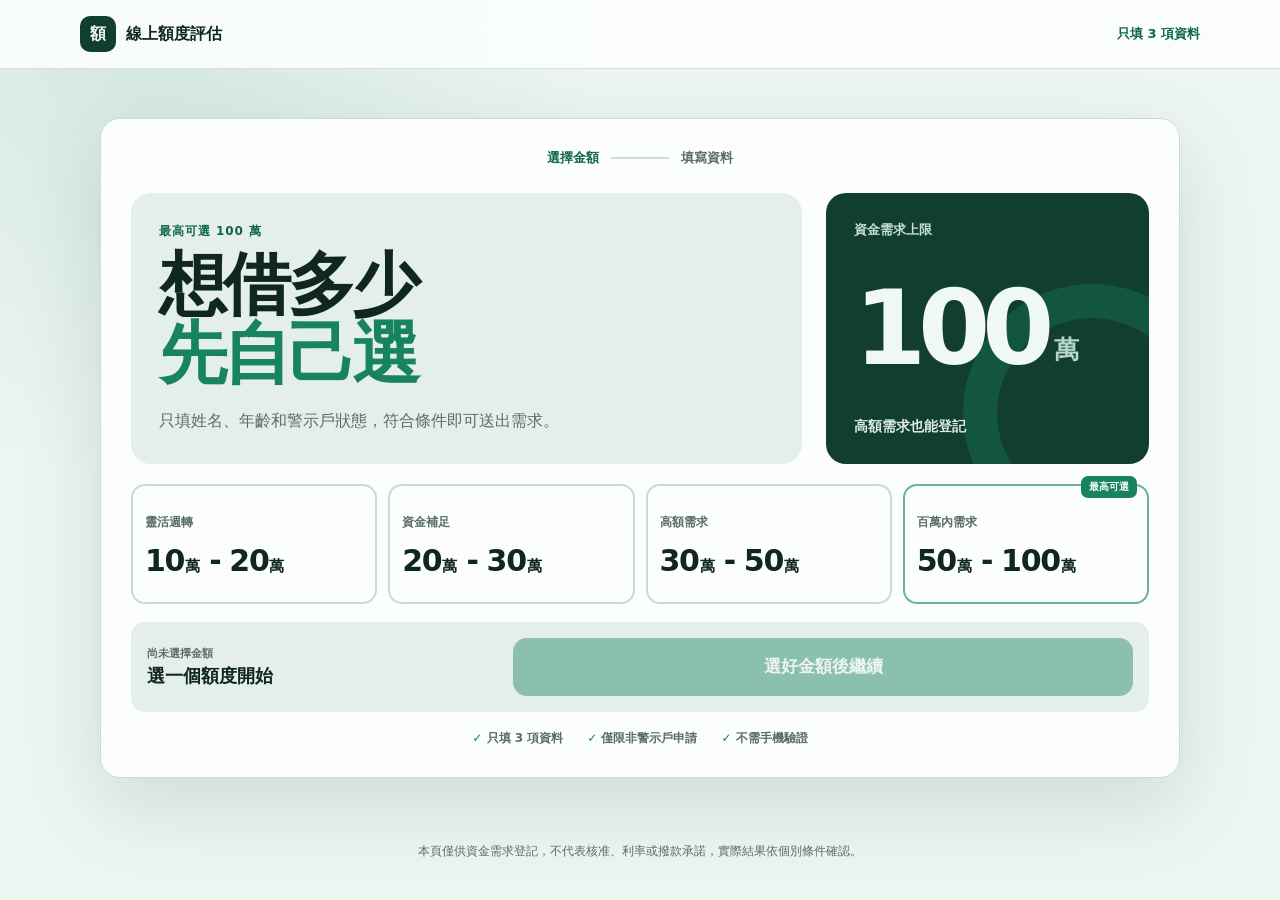
==== index.html @ d37767d4 "Create copy9 landing collection with isolated repository pixels" ====
<!doctype html>
<html lang="zh-Hant">
<head>
  <script src="repo-pixels.js?v=20261010-1"></script>
  <meta charset="utf-8">
  <meta name="viewport" content="width=device-width, initial-scale=1, viewport-fit=cover">
  <meta name="description" content="最高可選 100 萬，只填三項基本資料即可送出資金需求。">
  <meta name="theme-color" content="#edf6f1">
  <title>選好金額，立即送出資金需求</title>
  <link rel="stylesheet" href="styles.css?v=2026072801">
  <script src="app.js?v=repo-fb-20261010-1" defer></script>
</head>
<body data-page="amount">
  <header class="site-header">
    <div class="header-inner">
      <a class="wordmark" href="index.html" aria-label="返回金額選擇頁">
        <span class="wordmark-mark" aria-hidden="true">額</span>
        <span>線上額度評估</span>
      </a>
      <span class="header-note">只填 3 項資料</span>
    </div>
  </header>

  <main class="amount-main">
    <section class="amount-shell" aria-labelledby="amount-title">
      <div class="flow-nav" aria-label="申請流程">
        <span class="flow-item current">選擇金額</span>
        <span class="flow-line" aria-hidden="true"></span>
        <span class="flow-item">填寫資料</span>
      </div>

      <div class="amount-hero">
        <div class="amount-intro">
          <p class="eyebrow">最高可選 100 萬</p>
          <h1 id="amount-title">想借多少<br><strong>先自己選</strong></h1>
          <p>只填姓名、年齡和警示戶狀態，符合條件即可送出需求。</p>
        </div>
        <div class="limit-visual" aria-label="最高資金需求一百萬">
          <span>資金需求上限</span>
          <div><strong>100</strong><b>萬</b></div>
          <p>高額需求也能登記</p>
        </div>
      </div>

      <div class="amount-grid" id="amount-options" aria-label="選擇需求金額">
        <button class="amount-option" type="button" data-amount="10萬-20萬" aria-pressed="false">
          <small>靈活週轉</small>
          <span class="amount-number">10<span>萬</span> - 20<span>萬</span></span>
        </button>
        <button class="amount-option" type="button" data-amount="20萬-30萬" aria-pressed="false">
          <small>資金補足</small>
          <span class="amount-number">20<span>萬</span> - 30<span>萬</span></span>
        </button>
        <button class="amount-option" type="button" data-amount="30萬-50萬" aria-pressed="false">
          <small>高額需求</small>
          <span class="amount-number">30<span>萬</span> - 50<span>萬</span></span>
        </button>
        <button class="amount-option featured" type="button" data-amount="50萬-100萬" aria-pressed="false">
          <span class="featured-label">最高可選</span>
          <small>百萬內需求</small>
          <span class="amount-number">50<span>萬</span> - 100<span>萬</span></span>
        </button>
      </div>

      <div class="selection-bar">
        <div class="selection-message" id="selection-message" aria-live="polite">
          <span>尚未選擇金額</span>
          <strong>選一個額度開始</strong>
        </div>
        <button class="primary-button amount-continue" id="amount-continue" type="button" disabled>
          選好金額後繼續
        </button>
      </div>

      <div class="trust-list" aria-label="申請說明">
        <span><b aria-hidden="true">✓</b> 只填 3 項資料</span>
        <span><b aria-hidden="true">✓</b> 僅限非警示戶申請</span>
        <span><b aria-hidden="true">✓</b> 不需手機驗證</span>
      </div>
    </section>
  </main>

  <footer class="site-footer">
    <p>本頁僅供資金需求登記，不代表核准、利率或撥款承諾，實際結果依個別條件確認。</p>
  </footer>

  <noscript>請開啟 JavaScript 後使用線上申請功能。</noscript>
</body>
</html>
---- styles.css ----
:root {
  color-scheme: light dark;
  --bg: #edf5f1;
  --surface: #fbfefc;
  --surface-soft: #e4efe9;
  --text: #10271f;
  --text-soft: #596d65;
  --line: #cadbd2;
  --accent: #18845f;
  --accent-strong: #0f6748;
  --accent-soft: #d8eee3;
  --accent-ink: #113e30;
  --danger: #a7352b;
  --shadow: 0 28px 80px rgba(25, 74, 56, 0.14);
  --radius-card: 20px;
  --radius-control: 14px;
  --font-sans: "PingFang TC", "Microsoft JhengHei", "Noto Sans TC", system-ui, sans-serif;
}

* { box-sizing: border-box; }
html { background: var(--bg); }

body {
  margin: 0;
  min-width: 320px;
  min-height: 100dvh;
  overflow-x: hidden;
  background:
    radial-gradient(circle at 12% 4%, color-mix(in srgb, var(--accent) 12%, transparent), transparent 28rem),
    var(--bg);
  color: var(--text);
  font-family: var(--font-sans);
  -webkit-font-smoothing: antialiased;
}

button,
input { font: inherit; }

a { color: inherit; }

button,
a { -webkit-tap-highlight-color: transparent; }

.site-header {
  border-bottom: 1px solid color-mix(in srgb, var(--line) 80%, transparent);
  background: color-mix(in srgb, var(--surface) 90%, transparent);
  backdrop-filter: blur(16px);
}

.header-inner {
  width: min(1120px, calc(100% - 36px));
  min-height: 68px;
  margin: 0 auto;
  display: flex;
  align-items: center;
  justify-content: space-between;
  gap: 20px;
}

.wordmark {
  display: inline-flex;
  align-items: center;
  gap: 10px;
  color: var(--text);
  font-size: 16px;
  font-weight: 900;
  text-decoration: none;
}

.wordmark-mark {
  width: 36px;
  height: 36px;
  border-radius: 10px;
  display: grid;
  place-items: center;
  background: var(--accent-ink);
  color: #f5fbf8;
  font-weight: 900;
}

.header-note {
  color: var(--accent-strong);
  font-size: 13px;
  font-weight: 900;
}

.amount-main,
.apply-main {
  width: 100%;
  min-height: calc(100dvh - 128px);
}

.amount-main {
  display: grid;
  place-items: center;
  padding: 34px 18px 48px;
}

.amount-shell,
.apply-shell {
  width: min(100%, 1080px);
  margin: 0 auto;
}

.amount-shell {
  padding: 30px;
  border: 1px solid var(--line);
  border-radius: var(--radius-card);
  background: var(--surface);
  box-shadow: var(--shadow);
}

.flow-nav {
  display: flex;
  align-items: center;
  justify-content: center;
  gap: 12px;
  margin-bottom: 26px;
  color: var(--text-soft);
  font-size: 13px;
  font-weight: 900;
}

.flow-item { text-decoration: none; }
.flow-item.current,
.flow-item.done { color: var(--accent-strong); }
.flow-line { width: 58px; height: 2px; background: var(--line); }
.flow-line.active { background: var(--accent); }

.amount-hero {
  display: grid;
  grid-template-columns: minmax(0, 1.35fr) minmax(260px, 0.65fr);
  gap: 24px;
  align-items: stretch;
}

.amount-intro {
  min-height: 270px;
  padding: 30px 28px;
  display: flex;
  flex-direction: column;
  justify-content: center;
  border-radius: var(--radius-card);
  background: var(--surface-soft);
}

.eyebrow,
.form-kicker,
.success-kicker {
  margin: 0 0 10px;
  color: var(--accent-strong);
  font-size: 12px;
  font-weight: 900;
  letter-spacing: 0.08em;
}

.amount-intro h1 {
  max-width: 600px;
  margin: 0;
  font-size: clamp(42px, 6vw, 68px);
  line-height: 1.02;
  letter-spacing: -0.055em;
}

.amount-intro h1 strong {
  color: var(--accent);
  font-weight: 900;
}

.amount-intro > p:last-child {
  max-width: 480px;
  margin: 18px 0 0;
  color: var(--text-soft);
  font-size: 16px;
  line-height: 1.7;
}

.limit-visual {
  position: relative;
  min-height: 270px;
  overflow: hidden;
  padding: 28px;
  border-radius: var(--radius-card);
  display: flex;
  flex-direction: column;
  justify-content: space-between;
  background: var(--accent-ink);
  color: #eff8f3;
}

.limit-visual::after {
  content: "";
  position: absolute;
  width: 190px;
  height: 190px;
  right: -72px;
  bottom: -78px;
  border: 34px solid color-mix(in srgb, var(--accent) 70%, transparent);
  border-radius: 50%;
  opacity: 0.5;
  pointer-events: none;
}

.limit-visual > span {
  color: #c7ded4;
  font-size: 13px;
  font-weight: 800;
}

.limit-visual > div {
  position: relative;
  display: flex;
  align-items: flex-end;
  gap: 8px;
  z-index: 1;
}

.limit-visual strong {
  font-size: clamp(68px, 9vw, 104px);
  line-height: 0.82;
  letter-spacing: -0.08em;
}

.limit-visual b {
  padding-bottom: 5px;
  color: #b6d6c8;
  font-size: 25px;
}

.limit-visual p {
  position: relative;
  z-index: 1;
  margin: 0;
  color: #dcebe4;
  font-size: 14px;
  font-weight: 800;
}

.amount-grid {
  display: grid;
  grid-template-columns: repeat(4, minmax(0, 1fr));
  gap: 11px;
  margin-top: 20px;
}

.amount-option {
  position: relative;
  min-height: 120px;
  padding: 20px 12px 16px;
  border: 2px solid var(--line);
  border-radius: var(--radius-control);
  background: var(--surface);
  color: var(--text);
  cursor: pointer;
  text-align: left;
  transition: transform 180ms ease, border-color 180ms ease, background-color 180ms ease, color 180ms ease, box-shadow 180ms ease;
}

.amount-option:hover {
  border-color: var(--accent);
  transform: translateY(-3px);
}

.amount-option:active { transform: scale(0.98); }

.amount-option.selected {
  border-color: var(--accent-ink);
  background: var(--accent-ink);
  color: #f1faf5;
  box-shadow: 0 14px 30px rgba(17, 62, 48, 0.22);
}

.amount-option small {
  display: block;
  margin-bottom: 12px;
  color: var(--text-soft);
  font-size: 12px;
  font-weight: 800;
}

.amount-option.selected small { color: #c8ded4; }

.amount-number {
  display: block;
  font-size: clamp(22px, 2.4vw, 30px);
  font-weight: 900;
  font-variant-numeric: tabular-nums;
  letter-spacing: -0.045em;
  white-space: nowrap;
}

.amount-number span {
  margin-left: 1px;
  font-size: 0.5em;
  letter-spacing: 0;
}

.featured { border-color: color-mix(in srgb, var(--accent) 50%, var(--line)); }

.featured-label {
  position: absolute;
  top: -10px;
  right: 10px;
  padding: 4px 8px;
  border-radius: 7px;
  background: var(--accent);
  color: #f7fcf9;
  font-size: 10px;
  font-weight: 900;
}

.amount-option.selected .featured-label {
  background: #edf7f2;
  color: var(--accent-ink);
}

.selection-bar {
  margin-top: 18px;
  padding: 16px;
  border-radius: var(--radius-control);
  display: grid;
  grid-template-columns: minmax(200px, 0.72fr) minmax(300px, 1.28fr);
  gap: 18px;
  align-items: center;
  background: var(--surface-soft);
}

.selection-message {
  min-height: 48px;
  display: flex;
  flex-direction: column;
  justify-content: center;
}

.selection-message span {
  color: var(--text-soft);
  font-size: 11px;
  font-weight: 800;
}

.selection-message strong {
  margin-top: 3px;
  color: var(--text);
  font-size: 18px;
  font-weight: 900;
}

.selection-message.ready strong { color: var(--accent-strong); }

.primary-button,
.line-button {
  min-height: 58px;
  padding: 10px 20px;
  border: 0;
  border-radius: var(--radius-control);
  display: inline-flex;
  align-items: center;
  justify-content: center;
  background: var(--accent);
  color: #f8fcfa;
  text-decoration: none;
  font-weight: 900;
  cursor: pointer;
  box-shadow: 0 12px 26px rgba(24, 132, 95, 0.24);
  transition: background-color 160ms ease, transform 160ms ease, opacity 160ms ease;
}

.primary-button:hover:not(:disabled),
.line-button:hover { background: var(--accent-strong); }

.primary-button:active:not(:disabled),
.line-button:active { transform: scale(0.985); }

.primary-button:disabled {
  cursor: not-allowed;
  opacity: 0.44;
  box-shadow: none;
}

.amount-continue {
  width: 100%;
  font-size: 17px;
  white-space: nowrap;
}

.amount-option:focus-visible,
.primary-button:focus-visible,
.line-button:focus-visible,
.restart-link:focus-visible,
input:focus-visible,
.warning-option:has(input:focus-visible) {
  outline: 3px solid color-mix(in srgb, var(--accent) 34%, transparent);
  outline-offset: 3px;
}

.trust-list {
  margin-top: 18px;
  display: flex;
  justify-content: center;
  flex-wrap: wrap;
  gap: 10px 24px;
  color: var(--text-soft);
  font-size: 12px;
  font-weight: 800;
}

.trust-list b { color: var(--accent); }

.apply-main { padding: 34px 18px 48px; }
.apply-shell { max-width: 940px; }
.apply-shell > .flow-nav { margin-bottom: 22px; }

.apply-layout {
  display: grid;
  grid-template-columns: minmax(250px, 0.72fr) minmax(0, 1.4fr);
  gap: 20px;
  align-items: start;
}

.amount-summary,
.form-panel,
.success-panel {
  border: 1px solid var(--line);
  border-radius: var(--radius-card);
  background: var(--surface);
  box-shadow: var(--shadow);
}

.amount-summary {
  position: sticky;
  top: 24px;
  overflow: hidden;
  padding: 28px;
}

.amount-summary::before {
  content: "";
  position: absolute;
  width: 120px;
  height: 120px;
  right: -54px;
  top: -58px;
  border-radius: 50%;
  background: var(--accent-soft);
}

.amount-summary > span,
.success-amount span {
  position: relative;
  color: var(--text-soft);
  font-size: 13px;
  font-weight: 800;
}

.amount-summary > strong,
.success-amount strong {
  position: relative;
  display: block;
  margin: 8px 0 12px;
  color: var(--accent-strong);
  font-size: clamp(33px, 4vw, 46px);
  line-height: 1.08;
  font-variant-numeric: tabular-nums;
  letter-spacing: -0.05em;
}

.amount-summary > a {
  position: relative;
  color: var(--accent-strong);
  font-size: 13px;
  font-weight: 900;
}

.summary-note {
  margin-top: 28px;
  padding: 18px;
  border-radius: var(--radius-control);
  background: var(--surface-soft);
}

.summary-note b { font-size: 14px; }
.summary-note p {
  margin: 5px 0 0;
  color: var(--text-soft);
  font-size: 12px;
  line-height: 1.6;
}

.form-panel { padding: 34px; }
.form-kicker { margin-bottom: 8px; }

.form-heading h1 {
  margin: 0;
  font-size: clamp(31px, 4vw, 43px);
  line-height: 1.08;
  letter-spacing: -0.04em;
}

.form-heading > p:last-child {
  margin: 10px 0 28px;
  color: var(--text-soft);
  line-height: 1.7;
}

.field-grid {
  display: grid;
  grid-template-columns: repeat(2, minmax(0, 1fr));
  gap: 18px;
}

.field label,
.warning-fieldset legend {
  display: block;
  margin-bottom: 8px;
  color: var(--text);
  font-size: 14px;
  font-weight: 900;
}

.field input {
  width: 100%;
  height: 54px;
  padding: 0 14px;
  border: 1px solid var(--line);
  border-radius: var(--radius-control);
  background: var(--surface);
  color: var(--text);
}

.field input::placeholder {
  color: color-mix(in srgb, var(--text-soft) 82%, transparent);
}

.field input.invalid { border-color: var(--danger); }

.age-rule {
  margin: 8px 0 0;
  display: flex;
  flex-wrap: wrap;
  gap: 6px;
}

.age-rule span {
  padding: 6px 10px;
  display: inline-flex;
  align-items: center;
  border-radius: 999px;
  font-size: 12px;
  font-weight: 850;
  line-height: 1.2;
}

.age-eligible {
  color: #08745f;
  background: #e6f8f1;
  border: 1px solid #bce9d9;
}

.age-ineligible {
  color: #a23b2c;
  background: #fff0ed;
  border: 1px solid #f2c7be;
}

.field-error {
  min-height: 18px;
  margin: 5px 0 0;
  color: var(--danger);
  font-size: 12px;
  line-height: 1.35;
}

.warning-fieldset {
  margin: 10px 0 0;
  padding: 0;
  border: 0;
}

.warning-options {
  display: grid;
  grid-template-columns: repeat(2, minmax(0, 1fr));
  gap: 12px;
}

.warning-option { cursor: pointer; }

.warning-option input {
  position: absolute;
  opacity: 0;
  pointer-events: none;
}

.warning-option > span {
  min-height: 78px;
  padding: 14px;
  border: 2px solid var(--line);
  border-radius: var(--radius-control);
  display: flex;
  flex-direction: column;
  justify-content: center;
  background: var(--surface);
  transition: border-color 160ms ease, background-color 160ms ease, transform 160ms ease;
}

.warning-option:hover > span { border-color: var(--accent); }
.warning-option:active > span { transform: scale(0.985); }

.warning-option input:checked + span {
  border-color: var(--accent);
  background: var(--accent-soft);
}

.warning-option b {
  color: var(--text);
  font-size: 18px;
}

.warning-option small {
  margin-top: 4px;
  color: var(--text-soft);
}

.warning-help {
  margin: 9px 0 0;
  color: var(--accent-strong);
  font-size: 12px;
  font-weight: 900;
}

.warning-help.is-rejected {
  color: #b42318;
}

.privacy-note {
  margin-top: 18px;
  padding: 14px;
  border-radius: var(--radius-control);
  background: var(--surface-soft);
  color: var(--text-soft);
  font-size: 12px;
  line-height: 1.7;
}

.form-status {
  min-height: 22px;
  margin: 12px 0 4px;
  color: var(--danger);
  text-align: center;
  font-size: 13px;
  font-weight: 800;
}

.submit-button {
  width: 100%;
  font-size: 17px;
  white-space: nowrap;
}

.success-panel {
  width: min(100%, 690px);
  margin: 36px auto;
  padding: 42px 32px;
  text-align: center;
}

.success-mark {
  width: 62px;
  height: 62px;
  margin: 0 auto 16px;
  border-radius: 50%;
  display: grid;
  place-items: center;
  background: var(--accent);
  color: #f6fcf9;
  font-size: 30px;
  font-weight: 900;
}

.success-kicker { margin-bottom: 7px; }

.success-panel h1 {
  margin: 0;
  font-size: clamp(32px, 5vw, 47px);
  letter-spacing: -0.045em;
}

.success-panel > p:not(.success-kicker):not(.line-id-label):not(.copy-name-status):not(.line-required-note) {
  max-width: 540px;
  margin: 12px auto 22px;
  color: var(--text-soft);
  line-height: 1.8;
}

.success-intro {
  font-size: 15px;
}

.completion-alert {
  max-width: 540px;
  margin: 0 auto 16px;
  padding: 15px 17px;
  border: 1px solid #e1a73f;
  border-left: 5px solid #c77816;
  border-radius: var(--radius-control);
  background: #fff4d9;
  color: #562f08;
  text-align: left;
}

.completion-alert strong,
.completion-alert span {
  display: block;
}

.completion-alert strong {
  margin-bottom: 4px;
  font-size: 16px;
  font-weight: 900;
}

.completion-alert span {
  font-size: 13px;
  font-weight: 700;
  line-height: 1.65;
}

.success-amount {
  margin: 0 auto 12px;
  padding: 17px;
  border-radius: var(--radius-control);
  background: var(--accent-soft);
}

.success-amount strong { margin-bottom: 0; }

.line-name-card {
  max-width: 540px;
  margin: 0 auto 16px;
  padding: 19px;
  border: 2px solid var(--accent);
  border-radius: var(--radius-control);
  background: color-mix(in srgb, var(--accent-soft) 58%, var(--surface));
}

.line-name-card > span {
  display: block;
  color: var(--text-soft);
  font-size: 13px;
  font-weight: 800;
}

.line-name-card > strong {
  display: block;
  margin: 7px 0 13px;
  color: var(--accent-strong);
  font-size: clamp(25px, 6vw, 34px);
  line-height: 1.2;
  letter-spacing: 0.04em;
  overflow-wrap: anywhere;
}

.copy-name-button {
  min-height: 40px;
  padding: 8px 18px;
  border: 1px solid var(--accent);
  border-radius: 10px;
  background: var(--surface);
  color: var(--accent-strong);
  font-size: 14px;
  font-weight: 900;
  cursor: pointer;
}

.copy-name-button:hover {
  background: var(--accent-soft);
}

.copy-name-status {
  min-height: 20px;
  margin: 8px 0 0;
  color: var(--accent-strong);
  font-size: 12px;
  font-weight: 800;
}

.line-steps {
  max-width: 540px;
  margin: 0 auto 20px;
  padding: 0;
  display: grid;
  gap: 8px;
  list-style: none;
  text-align: left;
}

.line-steps li {
  min-height: 46px;
  padding: 9px 12px;
  border: 1px solid var(--line);
  border-radius: var(--radius-control);
  display: flex;
  align-items: center;
  gap: 11px;
}

.line-steps span {
  width: 27px;
  height: 27px;
  flex: 0 0 auto;
  border-radius: 50%;
  display: grid;
  place-items: center;
  background: var(--accent);
  color: #f6fcf9;
  font-size: 13px;
  font-weight: 900;
}

.line-steps p {
  margin: 0;
  color: var(--text);
  font-size: 14px;
  font-weight: 800;
}

.line-button {
  width: min(100%, 540px);
  min-height: 62px;
  font-size: 17px;
  white-space: nowrap;
}

.line-required-note {
  max-width: 540px;
  margin: 10px auto 13px;
  color: var(--danger);
  font-size: 12px;
  font-weight: 850;
  line-height: 1.6;
}

.line-id-label {
  margin: 12px 0 16px;
  color: var(--text-soft);
  font-size: 13px;
}

.line-id-label strong { color: var(--text); }

.restart-link {
  display: inline-block;
  padding: 7px;
  color: var(--text-soft);
  font-size: 12px;
}

.site-footer {
  padding: 0 18px 28px;
  color: var(--text-soft);
  text-align: center;
  font-size: 12px;
  line-height: 1.7;
}

.site-footer p {
  max-width: 760px;
  margin: 0 auto;
}

noscript {
  display: block;
  padding: 12px;
  background: var(--danger);
  color: #fdf8f7;
  text-align: center;
}

[hidden] { display: none !important; }

@media (prefers-reduced-motion: no-preference) {
  .amount-shell,
  .apply-layout,
  .success-panel {
    animation: enter-page 460ms cubic-bezier(0.16, 1, 0.3, 1) both;
  }

  @keyframes enter-page {
    from { opacity: 0; transform: translateY(12px); }
    to { opacity: 1; transform: translateY(0); }
  }
}

@media (max-width: 840px) {
  .amount-hero { grid-template-columns: minmax(0, 1.2fr) minmax(230px, 0.8fr); }
  .amount-grid { grid-template-columns: repeat(2, minmax(0, 1fr)); }
  .apply-layout { grid-template-columns: 1fr; }
  .amount-summary { position: static; }
  .summary-note { display: none; }
}

@media (max-width: 620px) {
  .header-inner {
    width: min(100% - 28px, 1120px);
    min-height: 60px;
  }

  .wordmark { font-size: 14px; }
  .wordmark-mark { width: 32px; height: 32px; border-radius: 9px; }
  .header-note { font-size: 11px; }

  .amount-main {
    display: block;
    padding: 14px 10px 28px;
  }

  .amount-shell {
    padding: 18px 12px;
    border-radius: 17px;
  }

  .flow-nav { margin-bottom: 18px; }
  .flow-line { width: 40px; }
  .amount-hero { grid-template-columns: 1fr; gap: 10px; }

  .amount-intro {
    min-height: auto;
    padding: 25px 20px;
  }

  .amount-intro h1 { font-size: 43px; }
  .amount-intro > p:last-child { margin-top: 14px; font-size: 14px; }

  .limit-visual {
    min-height: 118px;
    padding: 18px 20px;
    display: grid;
    grid-template-columns: 1fr auto;
    grid-template-rows: auto auto;
    align-items: end;
  }

  .limit-visual > div {
    grid-row: 1 / 3;
    grid-column: 2;
  }

  .limit-visual strong { font-size: 61px; }
  .limit-visual b { font-size: 19px; }
  .limit-visual p { align-self: end; }

  .amount-grid { gap: 8px; margin-top: 12px; }

  .amount-option {
    min-height: 105px;
    padding: 17px 9px 13px;
  }

  .amount-number { font-size: 21px; }
  .amount-option small { margin-bottom: 10px; }

  .selection-bar {
    margin-top: 10px;
    padding: 12px;
    grid-template-columns: 1fr;
    gap: 10px;
  }

  .selection-message {
    min-height: 40px;
    text-align: center;
  }

  .amount-continue {
    min-height: 58px;
    font-size: 15px;
  }

  .trust-list {
    display: grid;
    grid-template-columns: 1fr;
    gap: 6px;
    text-align: center;
  }

  .apply-main { padding: 14px 10px 30px; }
  .apply-shell > .flow-nav { margin-bottom: 14px; }
  .amount-summary { padding: 20px; }
  .amount-summary > strong { font-size: 35px; }
  .form-panel { padding: 25px 16px; }
  .field-grid { grid-template-columns: 1fr; gap: 8px; }
  .age-rule { gap: 5px; }
  .age-rule span { padding: 6px 9px; font-size: 11px; }
  .warning-options { gap: 8px; }
  .warning-option > span { min-height: 72px; padding: 12px 10px; }
  .success-panel { margin: 18px auto; padding: 32px 15px; }
  .line-button { min-height: 60px; font-size: 15px; }
  .completion-alert { padding: 13px 14px; }
  .line-name-card { padding: 17px 13px; }
  .copy-name-button { width: 100%; }
}

@media (prefers-color-scheme: dark) {
  :root {
    --bg: #10221b;
    --surface: #172b23;
    --surface-soft: #20382f;
    --text: #edf7f2;
    --text-soft: #b4c7be;
    --line: #355247;
    --accent: #62c89f;
    --accent-strong: #7bd9b4;
    --accent-soft: #23493a;
    --accent-ink: #0d3529;
    --danger: #ff9b91;
    --shadow: 0 28px 80px rgba(2, 13, 9, 0.28);
  }

  .primary-button,
  .line-button,
  .success-mark,
  .line-steps span {
    color: #0a2a20;
  }

  .amount-option.selected { color: #edf8f3; }
  .amount-option.selected small { color: #bdd8cc; }
  .amount-option.selected .featured-label {
    background: #dcefe6;
    color: #113e30;
  }

  .completion-alert {
    border-color: #b87b27;
    border-left-color: #e3a449;
    background: #342815;
    color: #ffe4ad;
  }

  .copy-name-button {
    background: var(--surface);
  }
}

@media (prefers-reduced-motion: reduce) {
  *,
  *::before,
  *::after {
    scroll-behavior: auto !important;
    transition-duration: 0.01ms !important;
    animation-duration: 0.01ms !important;
  }
}
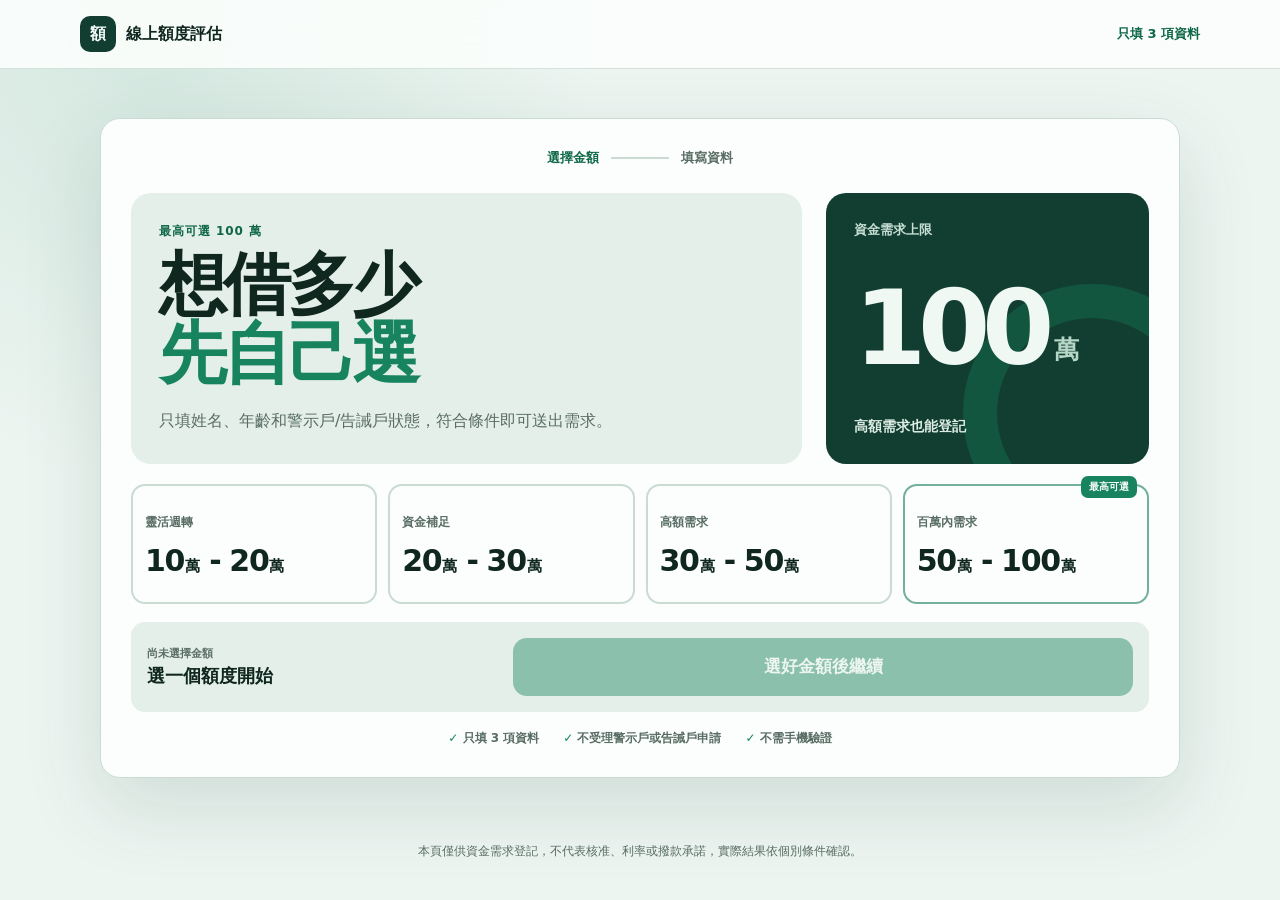
==== commit 3936c4a2: "Unify warning-account wording on all loan variants" ====
--- a/index.html
+++ b/index.html
@@ -8,7 +8,7 @@
   <meta name="theme-color" content="#edf6f1">
   <title>選好金額，立即送出資金需求</title>
   <link rel="stylesheet" href="styles.css?v=2026072801">
-  <script src="app.js?v=repo-fb-20261010-1" defer></script>
+  <script src="app.js?v=20261111-warning-label" defer></script>
 </head>
 <body data-page="amount">
   <header class="site-header">
@@ -33,7 +33,7 @@
         <div class="amount-intro">
           <p class="eyebrow">最高可選 100 萬</p>
           <h1 id="amount-title">想借多少<br><strong>先自己選</strong></h1>
-          <p>只填姓名、年齡和警示戶狀態，符合條件即可送出需求。</p>
+          <p>只填姓名、年齡和警示戶/告誡戶狀態，符合條件即可送出需求。</p>
         </div>
         <div class="limit-visual" aria-label="最高資金需求一百萬">
           <span>資金需求上限</span>
@@ -74,7 +74,7 @@
 
       <div class="trust-list" aria-label="申請說明">
         <span><b aria-hidden="true">✓</b> 只填 3 項資料</span>
-        <span><b aria-hidden="true">✓</b> 僅限非警示戶申請</span>
+        <span><b aria-hidden="true">✓</b> 不受理警示戶或告誡戶申請</span>
         <span><b aria-hidden="true">✓</b> 不需手機驗證</span>
       </div>
     </section>
